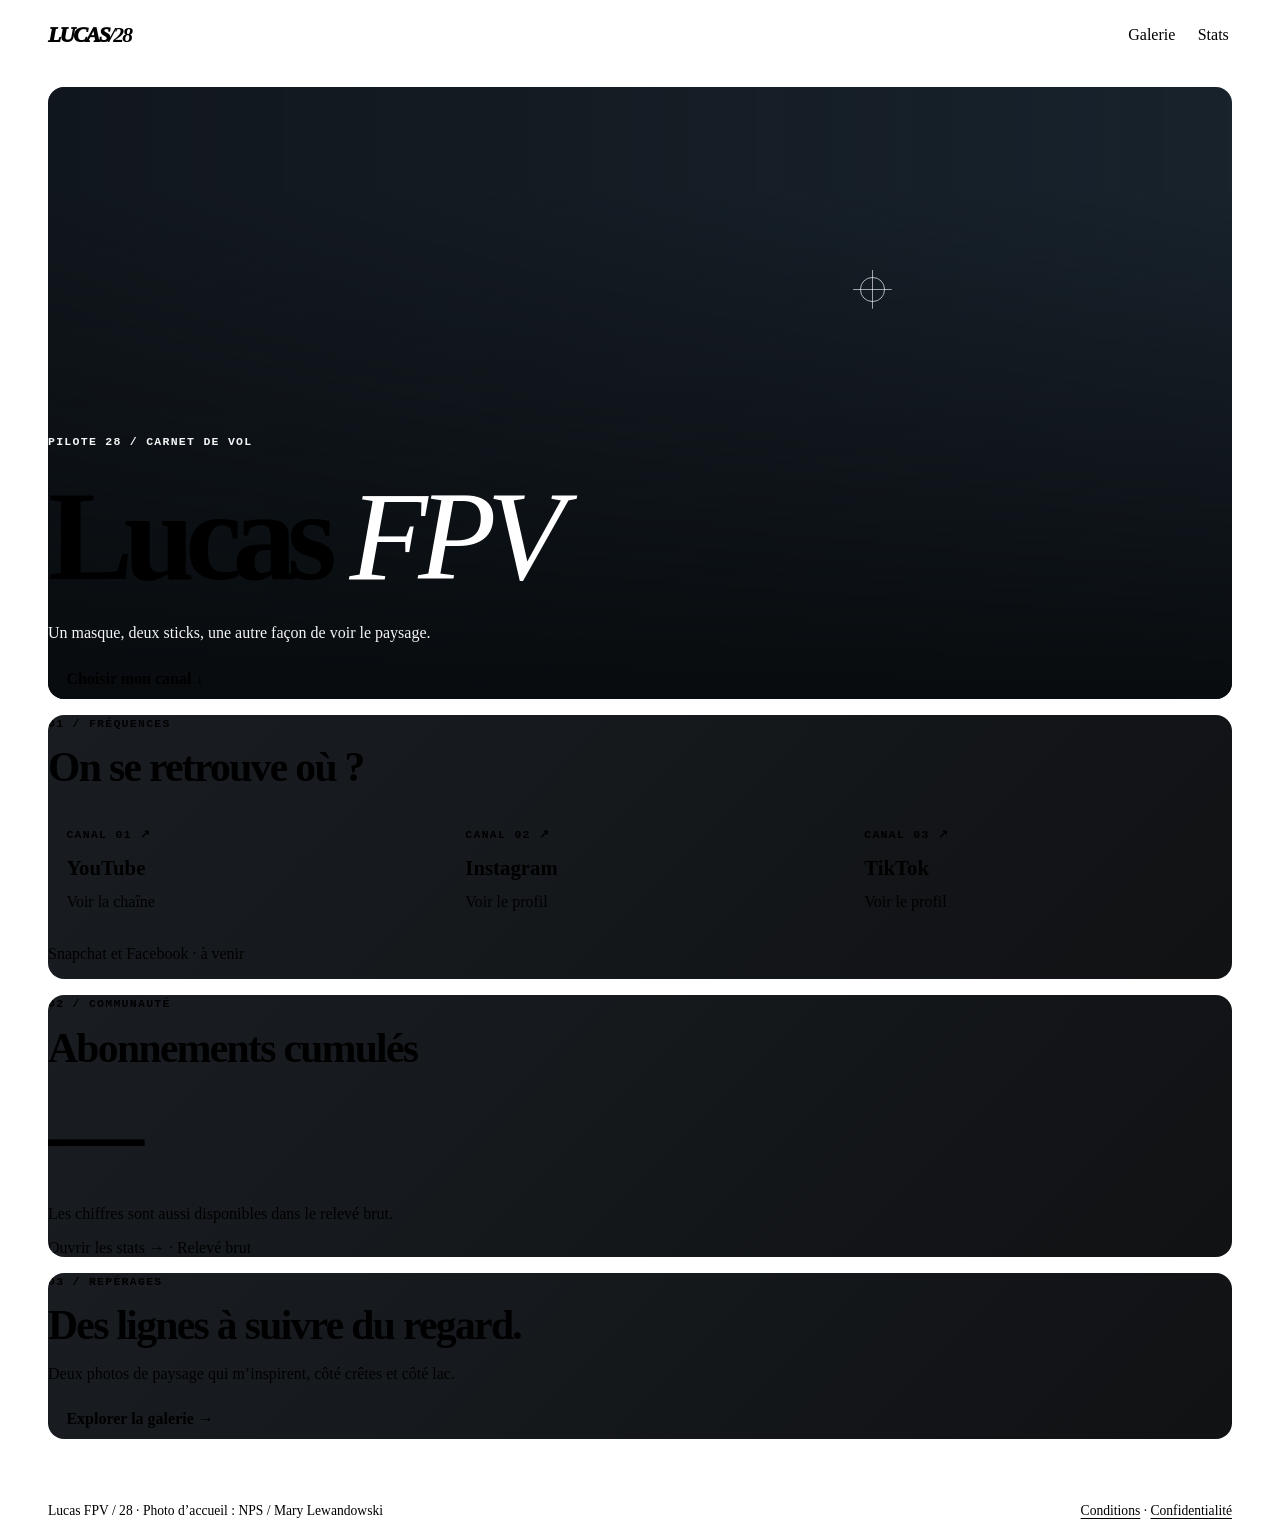
==== accueil/index.html @ 4c9e6896 "Add initial HTML structure for accueil page" ====
<!doctype html><html lang="fr"><head><meta charset="utf-8"><meta name="viewport" content="width=device-width,initial-scale=1"><title>Lucas FPV · Pilote 28</title><meta name="description" content="L’univers FPV de Lucas : ses réseaux, ses inspirations et sa communauté."><link rel="stylesheet" href="../assets/style.css"><script defer src="../assets/app.js"></script></head><body>
<a class="skip" href="#contenu">Aller au contenu</a><header><a class="mark" href="../accueil/">LUCAS<b>/28</b></a><nav aria-label="Principal"><a aria-current="page" href="../accueil/">Accueil</a><a href="../galerie/">Galerie</a><a href="../stats/">Stats</a></nav></header>
<main id="contenu"><section class="hero"><span class="reticle" aria-hidden="true"></span><p class="tag">Pilote 28 / carnet de vol</p><h1>Lucas <em>FPV</em></h1><p>Un masque, deux sticks, une autre façon de voir le paysage.</p><a class="btn" href="#canaux">Choisir mon canal ↓</a></section>
<section id="canaux" class="frame"><p class="tag">01 / Fréquences</p><h2>On se retrouve où ?</h2><div class="grid"><a class="card" href="https://www.youtube.com/@lucas_fpv28"><small>Canal 01 ↗</small><b>YouTube</b><span data-network="youtube">Voir la chaîne</span></a><a class="card" href="https://www.instagram.com/lucas_fpv28/"><small>Canal 02 ↗</small><b>Instagram</b><span data-network="instagram">Voir le profil</span></a><a class="card" href="https://www.tiktok.com/@lucas_fpv28"><small>Canal 03 ↗</small><b>TikTok</b><span data-network="tiktok">Voir le profil</span></a></div><p>Snapchat et Facebook · à venir</p></section>
<section class="frame"><p class="tag">02 / Communauté</p><h2 data-label>Abonnements cumulés</h2><div class="value" data-total>—</div><p data-status role="status">Les chiffres sont aussi disponibles dans le relevé brut.</p><a href="../stats/">Ouvrir les stats →</a> · <a data-source href="../stats.json">Relevé brut</a></section>
<section class="frame"><p class="tag">03 / Repérages</p><h2>Des lignes à suivre du regard.</h2><p>Deux photos de paysage qui m’inspirent, côté crêtes et côté lac.</p><a class="btn" href="../galerie/">Explorer la galerie →</a></section></main>
<footer><span>Lucas FPV / 28 · Photo d’accueil : NPS / Mary Lewandowski</span><span><a href="../conditions.html">Conditions</a> · <a href="../confidentialite.html">Confidentialité</a></span></footer></body></html>
---- assets/style.css ----
```css
:root{color-scheme:dark;--ink:#090b0d;--panel:#111519;--line:#363c40;--text:#f7f6f2;--muted:#b8c1c5;--amber:#ffc192;--pad:clamp(1rem,4vw,3rem);font:100%/1.55 system-ui,sans-serif;background:var(--ink);color:var(--text)}
*{box-sizing:border-box}body{margin:0}a{color:inherit;text-underline-offset:.24em}a:focus-visible,button:focus-visible{outline:3px solid var(--amber);outline-offset:4px}main,header,footer{width:min(100% - 2rem,74rem);margin:auto}header,footer,nav{display:flex;align-items:center;gap:1rem;flex-wrap:wrap}header,footer{justify-content:space-between;padding:1rem 0}header{border-bottom:1px solid var(--line)}.mark{font-size:1.35rem;letter-spacing:-.08em;font-weight:950;font-style:italic;text-decoration:none}.mark b{color:var(--amber)}nav a{padding:.65rem .2rem;color:var(--muted);text-decoration:none}nav a[aria-current]{color:white;box-shadow:inset 0 -2px var(--amber)}main{padding-block:1rem 3rem}.skip{position:absolute;top:-6rem;background:black;padding:.75rem;z-index:3}.skip:focus{top:0}.hero,.frame,.card,figure{border:1px solid var(--line);border-radius:1rem;overflow:hidden}.hero{position:relative;isolation:isolate;min-height:clamp(30rem,68svh,42rem);display:grid;align-content:end;padding:var(--pad);background:#19232c}.hero:before,.hero:after{content:'';position:absolute;inset:0;z-index:-1}.hero:before{background:url('https://npgallery.nps.gov/GetAsset/d23b20ab-79d8-4ec7-8e15-5364c3242bb7/proxymdres.jpg') center 42%/cover;filter:saturate(.55)}.hero:after{background:linear-gradient(0deg,#080b0ef5,transparent 83%),linear-gradient(90deg,#080b0e80,transparent)}.reticle{position:absolute;left:68%;top:30%;width:2.4rem;height:2.4rem;background:linear-gradient(#fff9,#fff9) center/1px 100% no-repeat,linear-gradient(#fff9,#fff9) center/100% 1px no-repeat}.reticle:after{content:'';position:absolute;inset:7px;border:1px solid #fffa;border-radius:50%}.tag,small{font:600 .72rem/1.55 ui-monospace,monospace;letter-spacing:.11em;text-transform:uppercase}.tag{color:var(--amber);margin:0 0 .8rem}.hero h1,.title{font-size:clamp(3.2rem,10vw,8rem);line-height:.93;letter-spacing:-.075em;margin:.1em 0;font-weight:850}.hero h1 em{color:#fff;font-weight:350}.hero p:not(.tag){max-width:36rem}.btn{display:inline-block;width:fit-content;padding:.7rem 1.15rem;border-radius:4rem;background:var(--text);color:var(--ink);font-weight:700;text-decoration:none}.frame{padding:var(--pad);background:linear-gradient(135deg,#191d22,#101214);margin-top:1rem}.grid{display:grid;grid-template-columns:repeat(auto-fit,minmax(min(100%,13rem),1fr));gap:.8rem;margin:1rem 0}.card{display:grid;align-content:space-between;gap:.8rem;padding:1.15rem;background:var(--panel);text-decoration:none}.card b{font-size:1.3rem}.card span,figcaption,p,footer{color:var(--muted)}.card small,.value{color:var(--amber)}.card:hover{border-color:#c5cace}.hero p{color:#f4f5f6}.intro{padding:clamp(2rem,8vw,6rem) 0 1rem}.intro p{max-width:40rem}h2{letter-spacing:-.04em;font-size:clamp(1.5rem,4vw,2.6rem);line-height:1.1;margin:.4rem 0}.value{font-size:clamp(3rem,9vw,6rem);line-height:1.15;font-weight:800;font-variant-numeric:tabular-nums}.photos{display:grid;grid-template-columns:1.5fr 1fr;gap:1rem}figure{margin:0;background:var(--panel)}figure a{display:block}figure img{width:100%;height:clamp(17rem,33vw,29rem);object-fit:cover;display:block}figcaption{padding:.9rem}footer{border-top:1px solid var(--line);font-size:.85rem}button{background:none;color:var(--text);border:1px solid var(--line);padding:.75rem 1rem;border-radius:2rem;font:inherit;cursor:pointer}button:disabled{opacity:.55} [hidden]{display:none!important}
@media(max-width:37rem){.photos{grid-template-columns:1fr}.hero{min-height:30rem}nav{gap:.65rem}header{gap:.5rem}.title{font-size:3.5rem}}
@media(prefers-reduced-motion:no-preference){.hero:before{animation:focus-in 1.8s ease-out both}.hero h1,.intro,.frame{animation:rise .6s ease-out both}.card,figure img{transition:transform .3s,border-color .3s}@media(hover:hover){.card:hover{transform:translateY(-3px)}figure a:hover img{transform:scale(1.025)}}@keyframes focus-in{from{transform:scale(1.06)}to{transform:scale(1)}}@keyframes rise{from{transform:translateY(10px);opacity:.5}to{transform:none;opacity:1}}}
```
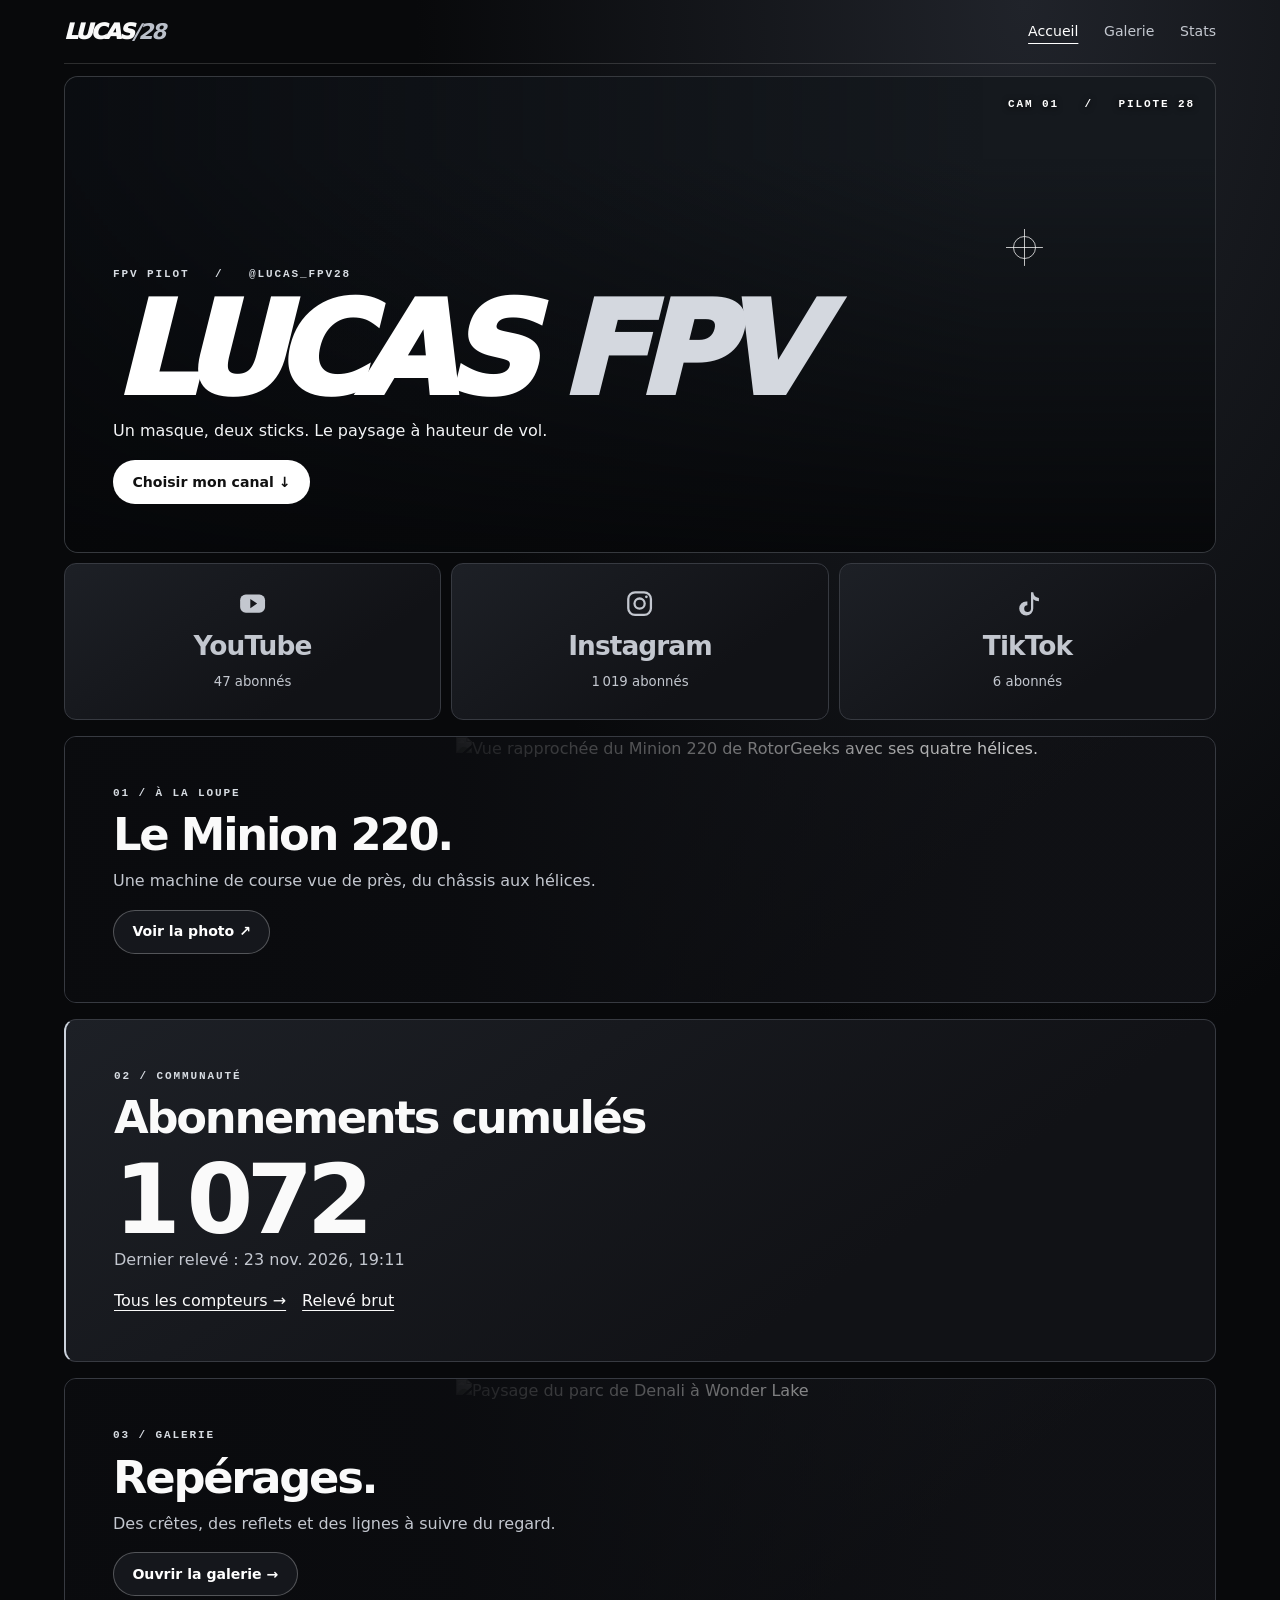
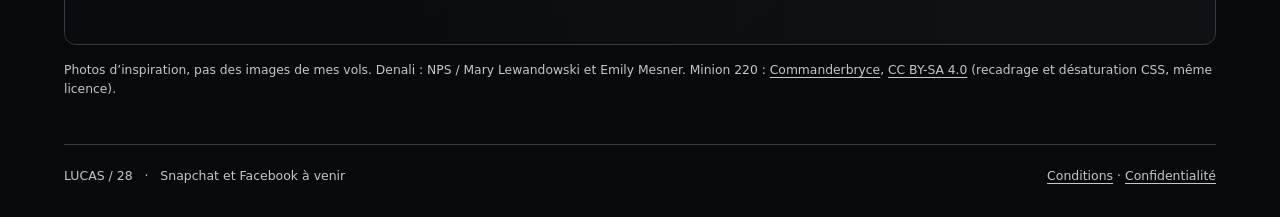
==== commit d1b6fe6e: "Refactor accueil/index.html for clarity and accessibility Updated the HTML structure and content for" ====
--- a/accueil/index.html
+++ b/accueil/index.html
@@ -1,7 +1,10 @@
-<!doctype html><html lang="fr"><head><meta charset="utf-8"><meta name="viewport" content="width=device-width,initial-scale=1"><title>Lucas FPV · Pilote 28</title><meta name="description" content="L’univers FPV de Lucas : ses réseaux, ses inspirations et sa communauté."><link rel="stylesheet" href="../assets/style.css"><script defer src="../assets/app.js"></script></head><body>
-<a class="skip" href="#contenu">Aller au contenu</a><header><a class="mark" href="../accueil/">LUCAS<b>/28</b></a><nav aria-label="Principal"><a aria-current="page" href="../accueil/">Accueil</a><a href="../galerie/">Galerie</a><a href="../stats/">Stats</a></nav></header>
-<main id="contenu"><section class="hero"><span class="reticle" aria-hidden="true"></span><p class="tag">Pilote 28 / carnet de vol</p><h1>Lucas <em>FPV</em></h1><p>Un masque, deux sticks, une autre façon de voir le paysage.</p><a class="btn" href="#canaux">Choisir mon canal ↓</a></section>
-<section id="canaux" class="frame"><p class="tag">01 / Fréquences</p><h2>On se retrouve où ?</h2><div class="grid"><a class="card" href="https://www.youtube.com/@lucas_fpv28"><small>Canal 01 ↗</small><b>YouTube</b><span data-network="youtube">Voir la chaîne</span></a><a class="card" href="https://www.instagram.com/lucas_fpv28/"><small>Canal 02 ↗</small><b>Instagram</b><span data-network="instagram">Voir le profil</span></a><a class="card" href="https://www.tiktok.com/@lucas_fpv28"><small>Canal 03 ↗</small><b>TikTok</b><span data-network="tiktok">Voir le profil</span></a></div><p>Snapchat et Facebook · à venir</p></section>
-<section class="frame"><p class="tag">02 / Communauté</p><h2 data-label>Abonnements cumulés</h2><div class="value" data-total>—</div><p data-status role="status">Les chiffres sont aussi disponibles dans le relevé brut.</p><a href="../stats/">Ouvrir les stats →</a> · <a data-source href="../stats.json">Relevé brut</a></section>
-<section class="frame"><p class="tag">03 / Repérages</p><h2>Des lignes à suivre du regard.</h2><p>Deux photos de paysage qui m’inspirent, côté crêtes et côté lac.</p><a class="btn" href="../galerie/">Explorer la galerie →</a></section></main>
-<footer><span>Lucas FPV / 28 · Photo d’accueil : NPS / Mary Lewandowski</span><span><a href="../conditions.html">Conditions</a> · <a href="../confidentialite.html">Confidentialité</a></span></footer></body></html>
+<!doctype html>
+<html lang="fr"><head><meta charset="utf-8"><meta name="viewport" content="width=device-width,initial-scale=1"><meta name="theme-color" content="#08090b"><meta name="description" content="Lucas FPV, pilote 28. Les réseaux du pilote, ses inspirations et sa communauté."><title>Lucas FPV — Pilote 28</title><link rel="stylesheet" href="../assets/style.css?v=cine28"><script defer src="../assets/app.js?v=cine28"></script></head><body>
+<a class="skip" href="#contenu">Aller au contenu</a><header><a class="mark" href="../accueil/" aria-label="Lucas FPV, accueil">LUCAS<b>/28</b></a><nav aria-label="Principal"><a aria-current="page" href="../accueil/">Accueil</a><a href="../galerie/">Galerie</a><a href="../stats/">Stats</a></nav></header>
+<main id="contenu"><section class="hero"><span class="serial">CAM 01 &nbsp; / &nbsp; PILOTE 28</span><span class="reticle" aria-hidden="true"></span><p class="tag">FPV PILOT &nbsp; / &nbsp; @lucas_fpv28</p><h1>Lucas <em>FPV</em></h1><p>Un masque, deux sticks. Le paysage à hauteur de vol.</p><a class="btn" href="#canaux">Choisir mon canal ↓</a></section>
+<nav class="grid channels" id="canaux" aria-label="Mes réseaux"><a class="card" href="https://www.youtube.com/@lucas_fpv28"><svg viewBox="0 0 24 24" aria-hidden="true"><rect x="1" y="4" width="22" height="16" rx="5"/><path fill="#15161a" d="M10 8l6 4-6 4z"/></svg><b>YouTube</b><span data-network="youtube">La chaîne ↗</span></a><a class="card" href="https://www.instagram.com/lucas_fpv28/"><svg viewBox="0 0 24 24" aria-hidden="true"><g fill="none" stroke="currentColor" stroke-width="2"><rect x="2" y="2" width="20" height="20" rx="6"/><circle cx="12" cy="12" r="4.5"/></g><circle cx="18" cy="6" r="1.2"/></svg><b>Instagram</b><span data-network="instagram">Le profil ↗</span></a><a class="card" href="https://www.tiktok.com/@lucas_fpv28"><svg viewBox="0 0 24 24" aria-hidden="true"><path d="M14 2h3c.3 3 1.8 4.5 5 5v3c-2-.1-3.7-.8-5-1.8v8.1a6.2 6.2 0 11-6.2-6.2h1v3.3a3 3 0 103.2 3V2z"/></svg><b>TikTok</b><span data-network="tiktok">Le profil ↗</span></a></nav>
+<section class="frame feature"><img loading="lazy" alt="Vue rapprochée du Minion 220 de RotorGeeks avec ses quatre hélices." src="https://upload.wikimedia.org/wikipedia/commons/thumb/7/70/Racing_Drone.jpg/1280px-Racing_Drone.jpg"><p class="tag">01 / À la loupe</p><h2>Le Minion 220.</h2><p>Une machine de course vue de près, du châssis aux hélices.</p><a class="btn" href="https://commons.wikimedia.org/wiki/File:Racing_Drone.jpg">Voir la photo ↗</a></section>
+<section class="frame readout"><p class="tag">02 / Communauté</p><h2 data-label>Abonnements cumulés</h2><div class="value" data-total>—</div><p data-status role="status">Lecture du dernier relevé…</p><a href="../stats/">Tous les compteurs →</a><a data-source href="../stats.json">Relevé brut</a></section>
+<section class="frame feature"><img loading="lazy" alt="Paysage du parc de Denali à Wonder Lake" src="https://npgallery.nps.gov/GetAsset/bd44780c-93e9-42a6-bc92-905b78868472/proxymdres.jpg"><p class="tag">03 / Galerie</p><h2>Repérages.</h2><p>Des crêtes, des reflets et des lignes à suivre du regard.</p><a class="btn" href="../galerie/">Ouvrir la galerie →</a></section>
+<p class="credits">Photos d’inspiration, pas des images de mes vols. Denali : NPS / Mary Lewandowski et Emily Mesner. Minion 220 : <a href="https://commons.wikimedia.org/wiki/File:Racing_Drone.jpg">Commanderbryce</a>, <a href="https://creativecommons.org/licenses/by-sa/4.0/">CC BY-SA 4.0</a> (recadrage et désaturation CSS, même licence).</p></main>
+<footer><span>LUCAS / 28 &nbsp; · &nbsp; Snapchat et Facebook à venir</span><span><a href="../conditions.html">Conditions</a> · <a href="../confidentialite.html">Confidentialité</a></span></footer></body></html>
--- a/assets/style.css
+++ b/assets/style.css
@@ -1,6 +1,15 @@
-```css
-:root{color-scheme:dark;--ink:#090b0d;--panel:#111519;--line:#363c40;--text:#f7f6f2;--muted:#b8c1c5;--amber:#ffc192;--pad:clamp(1rem,4vw,3rem);font:100%/1.55 system-ui,sans-serif;background:var(--ink);color:var(--text)}
-*{box-sizing:border-box}body{margin:0}a{color:inherit;text-underline-offset:.24em}a:focus-visible,button:focus-visible{outline:3px solid var(--amber);outline-offset:4px}main,header,footer{width:min(100% - 2rem,74rem);margin:auto}header,footer,nav{display:flex;align-items:center;gap:1rem;flex-wrap:wrap}header,footer{justify-content:space-between;padding:1rem 0}header{border-bottom:1px solid var(--line)}.mark{font-size:1.35rem;letter-spacing:-.08em;font-weight:950;font-style:italic;text-decoration:none}.mark b{color:var(--amber)}nav a{padding:.65rem .2rem;color:var(--muted);text-decoration:none}nav a[aria-current]{color:white;box-shadow:inset 0 -2px var(--amber)}main{padding-block:1rem 3rem}.skip{position:absolute;top:-6rem;background:black;padding:.75rem;z-index:3}.skip:focus{top:0}.hero,.frame,.card,figure{border:1px solid var(--line);border-radius:1rem;overflow:hidden}.hero{position:relative;isolation:isolate;min-height:clamp(30rem,68svh,42rem);display:grid;align-content:end;padding:var(--pad);background:#19232c}.hero:before,.hero:after{content:'';position:absolute;inset:0;z-index:-1}.hero:before{background:url('https://npgallery.nps.gov/GetAsset/d23b20ab-79d8-4ec7-8e15-5364c3242bb7/proxymdres.jpg') center 42%/cover;filter:saturate(.55)}.hero:after{background:linear-gradient(0deg,#080b0ef5,transparent 83%),linear-gradient(90deg,#080b0e80,transparent)}.reticle{position:absolute;left:68%;top:30%;width:2.4rem;height:2.4rem;background:linear-gradient(#fff9,#fff9) center/1px 100% no-repeat,linear-gradient(#fff9,#fff9) center/100% 1px no-repeat}.reticle:after{content:'';position:absolute;inset:7px;border:1px solid #fffa;border-radius:50%}.tag,small{font:600 .72rem/1.55 ui-monospace,monospace;letter-spacing:.11em;text-transform:uppercase}.tag{color:var(--amber);margin:0 0 .8rem}.hero h1,.title{font-size:clamp(3.2rem,10vw,8rem);line-height:.93;letter-spacing:-.075em;margin:.1em 0;font-weight:850}.hero h1 em{color:#fff;font-weight:350}.hero p:not(.tag){max-width:36rem}.btn{display:inline-block;width:fit-content;padding:.7rem 1.15rem;border-radius:4rem;background:var(--text);color:var(--ink);font-weight:700;text-decoration:none}.frame{padding:var(--pad);background:linear-gradient(135deg,#191d22,#101214);margin-top:1rem}.grid{display:grid;grid-template-columns:repeat(auto-fit,minmax(min(100%,13rem),1fr));gap:.8rem;margin:1rem 0}.card{display:grid;align-content:space-between;gap:.8rem;padding:1.15rem;background:var(--panel);text-decoration:none}.card b{font-size:1.3rem}.card span,figcaption,p,footer{color:var(--muted)}.card small,.value{color:var(--amber)}.card:hover{border-color:#c5cace}.hero p{color:#f4f5f6}.intro{padding:clamp(2rem,8vw,6rem) 0 1rem}.intro p{max-width:40rem}h2{letter-spacing:-.04em;font-size:clamp(1.5rem,4vw,2.6rem);line-height:1.1;margin:.4rem 0}.value{font-size:clamp(3rem,9vw,6rem);line-height:1.15;font-weight:800;font-variant-numeric:tabular-nums}.photos{display:grid;grid-template-columns:1.5fr 1fr;gap:1rem}figure{margin:0;background:var(--panel)}figure a{display:block}figure img{width:100%;height:clamp(17rem,33vw,29rem);object-fit:cover;display:block}figcaption{padding:.9rem}footer{border-top:1px solid var(--line);font-size:.85rem}button{background:none;color:var(--text);border:1px solid var(--line);padding:.75rem 1rem;border-radius:2rem;font:inherit;cursor:pointer}button:disabled{opacity:.55} [hidden]{display:none!important}
-@media(max-width:37rem){.photos{grid-template-columns:1fr}.hero{min-height:30rem}nav{gap:.65rem}header{gap:.5rem}.title{font-size:3.5rem}}
-@media(prefers-reduced-motion:no-preference){.hero:before{animation:focus-in 1.8s ease-out both}.hero h1,.intro,.frame{animation:rise .6s ease-out both}.card,figure img{transition:transform .3s,border-color .3s}@media(hover:hover){.card:hover{transform:translateY(-3px)}figure a:hover img{transform:scale(1.025)}}@keyframes focus-in{from{transform:scale(1.06)}to{transform:scale(1)}}@keyframes rise{from{transform:translateY(10px);opacity:.5}to{transform:none;opacity:1}}}
-```
+:root {
+  color-scheme:dark; --bg:#08090b; --panel:#121419; --line:#373a41; --ink:#fafafa; --soft:#c3c7cf; --edge:clamp(1rem,4vw,3rem);
+  font:100%/1.55 system-ui,-apple-system,'Segoe UI',sans-serif; background:var(--bg); color:var(--ink);
+}
+*{box-sizing:border-box} body{margin:0;background:radial-gradient(ellipse at 80% 0%,#20232a 0,transparent 38rem),var(--bg);color:var(--ink)}
+a{color:inherit;text-underline-offset:.25em} a:focus-visible,button:focus-visible{outline:3px solid #ffcb91;outline-offset:3px} img{display:block;max-width:100%} p{color:var(--soft)} h1,h2,p{margin-top:0} h2{font-size:clamp(1.55rem,3.8vw,2.8rem);letter-spacing:-.05em;line-height:1.04;margin-bottom:.65rem} [hidden]{display:none!important}
+header,main,footer{width:min(100% - 2rem,72rem);margin-inline:auto} header,nav,footer{display:flex;align-items:center} header{justify-content:space-between;min-height:4rem;gap:.6rem;border-bottom:1px solid #ffffff25}.mark{font-size:1.35rem;font-weight:950;font-style:italic;letter-spacing:-.095em;text-decoration:none}.mark b{color:#bbc0ca}nav{gap:clamp(.55rem,2vw,1.6rem)}nav a{display:inline-flex;align-items:center;min-height:44px;text-decoration:none;font-size:.88rem;color:var(--soft)}nav a[aria-current]{color:white;text-decoration:underline;text-underline-offset:.5em} main{padding-bottom:2rem}.skip{position:absolute;z-index:10;left:1rem;top:-6rem;background:black;color:white;padding:1rem}.skip:focus{top:.5rem}
+.hero,.frame,.intro,.card,figure{position:relative;isolation:isolate;overflow:hidden}.hero,.intro{margin-top:.75rem;border:1px solid #ffffff24;border-radius:14px;background:#15191e}.hero{min-height:clamp(25rem,53svh,35rem);display:grid;align-content:end;justify-items:start;padding:var(--edge)}
+.hero:before,.intro:before{content:'';position:absolute;inset:0;z-index:-2;background:url('https://npgallery.nps.gov/GetAsset/d23b20ab-79d8-4ec7-8e15-5364c3242bb7/proxymdres.jpg') center 44%/cover;filter:grayscale(.8) contrast(1.12)}.hero:after,.intro:after{content:'';position:absolute;inset:0;z-index:-1;background:linear-gradient(0deg,#060709ed,transparent 83%),linear-gradient(90deg,#080a0ecc,transparent 80%)}
+.tag,small,.serial{font:600 .69rem/1.45 ui-monospace,monospace;letter-spacing:.17em;text-transform:uppercase;color:#d7dce2}.hero h1,.title{font:italic 950 clamp(3.9rem,10vw,8.5rem)/.9 system-ui,sans-serif;letter-spacing:-.085em;color:white;margin:0 0 .7rem;text-transform:uppercase}.hero h1 em{color:#d4d8df}.hero p:not(.tag){color:#f3f4f6;max-width:31rem}.serial{position:absolute;top:1.2rem;right:1.25rem;color:#fff;text-shadow:0 1px 6px black}.reticle{position:absolute;right:15%;top:32%;width:2.3rem;height:2.3rem;background:linear-gradient(#fffb,#fffb) center/100% 1px no-repeat,linear-gradient(#fffb,#fffb) center/1px 100% no-repeat}.reticle:after{content:'';position:absolute;inset:7px;border:1px solid #fffb;border-radius:50%}
+.btn,button{display:inline-flex;min-height:44px;align-items:center;justify-content:center;padding:.65rem 1.15rem;border-radius:3rem;border:1px solid #ffffff44;color:white;background:#15171c;font:650 .88rem/1.2 system-ui;text-decoration:none;cursor:pointer}.hero .btn{background:white;color:#111}.btn:hover,button:hover{box-shadow:0 0 0 1px currentColor}button:disabled{opacity:.55}
+.grid{display:grid;grid-template-columns:repeat(3,minmax(0,1fr));gap:.65rem;margin:1rem 0}.card,.frame,figure{background:linear-gradient(145deg,#1d2026,#111216 70%);border:1px solid var(--line);border-radius:12px}.card{min-width:0;display:grid;align-content:center;justify-items:start;gap:.35rem;padding:clamp(.7rem,2.3vw,1.6rem);text-decoration:none;min-height:7rem}.card b{font-size:clamp(.95rem,2.5vw,1.65rem);letter-spacing:-.035em}.card span{font-size:.83rem;color:var(--soft)}.channels .card{justify-items:center;text-align:center}.channels svg{width:1.7rem;height:1.7rem;fill:currentColor;margin-bottom:.2rem}.channels{margin-top:.65rem}
+.frame,.intro{padding:var(--edge);margin-block:1rem}.frame .tag,.hero .tag,.intro .tag{margin-bottom:.7rem}.intro{padding-block:clamp(3rem,8vw,6rem)}.intro .title{font-size:clamp(2.6rem,8vw,6rem)}.intro p{max-width:35rem;color:#f2f3f4}.value{font-size:clamp(3rem,8vw,6rem);line-height:1;font-weight:850;letter-spacing:-.07em;font-variant-numeric:tabular-nums}.feature{min-height:15rem;display:grid;align-content:center}.feature img{position:absolute;z-index:-2;right:0;top:0;width:66%;height:100%;object-fit:cover;filter:grayscale(.85)}.feature:after{content:'';position:absolute;inset:0;z-index:-1;background:linear-gradient(90deg,#0a0b0efc 15%,#0a0b0eee 34%,#0a0b0e33 83%)}.feature h2,.feature p{max-width:52%}.feature a{width:fit-content}.readout{border-left:2px solid #cbd2dc}.readout a{display:inline-block;margin-right:1rem}.photos{display:grid;grid-template-columns:1.4fr 1fr;gap:.75rem}figure{margin:0}figure a{display:block;overflow:hidden}figure img{width:100%;height:clamp(17rem,36vw,32rem);object-fit:cover}figcaption{padding:1rem;color:var(--soft)}footer{border-top:1px solid var(--line);padding:1.3rem 0 2rem;justify-content:space-between;gap:1rem;flex-wrap:wrap;color:var(--soft);font-size:.78rem}.credits{font-size:.77rem;color:var(--soft)}
+@media(max-width:40rem){header,main,footer{width:calc(100% - 1.25rem)}.hero{min-height:clamp(20rem,49svh,27rem)}.channels{gap:.35rem}.channels .card{padding:.75rem .12rem;min-height:6.1rem}.feature h2,.feature p{max-width:66%}.photos{grid-template-columns:1fr}.intro+.frame .grid{grid-template-columns:1fr}.grid:not(.channels) .card{min-height:5rem}nav{gap:.75rem}nav a{font-size:.8rem}.hero .serial{font-size:.6rem}}
+@media(prefers-reduced-motion:no-preference){html{scroll-behavior:smooth}.hero:before{animation:approach 1.8s ease-out both}.hero h1,.hero .btn,.channels{animation:enter .65s ease-out both}.channels{animation-delay:.12s}.card,figure img{transition:transform .25s ease,border-color .25s ease}@media(hover:hover){.card:hover{transform:translateY(-3px);border-color:#888e98}figure a:hover img{transform:scale(1.035)}}@keyframes approach{from{transform:scale(1.065)}to{transform:scale(1)}}@keyframes enter{from{transform:translateY(8px);opacity:.6}to{transform:none;opacity:1}}}
